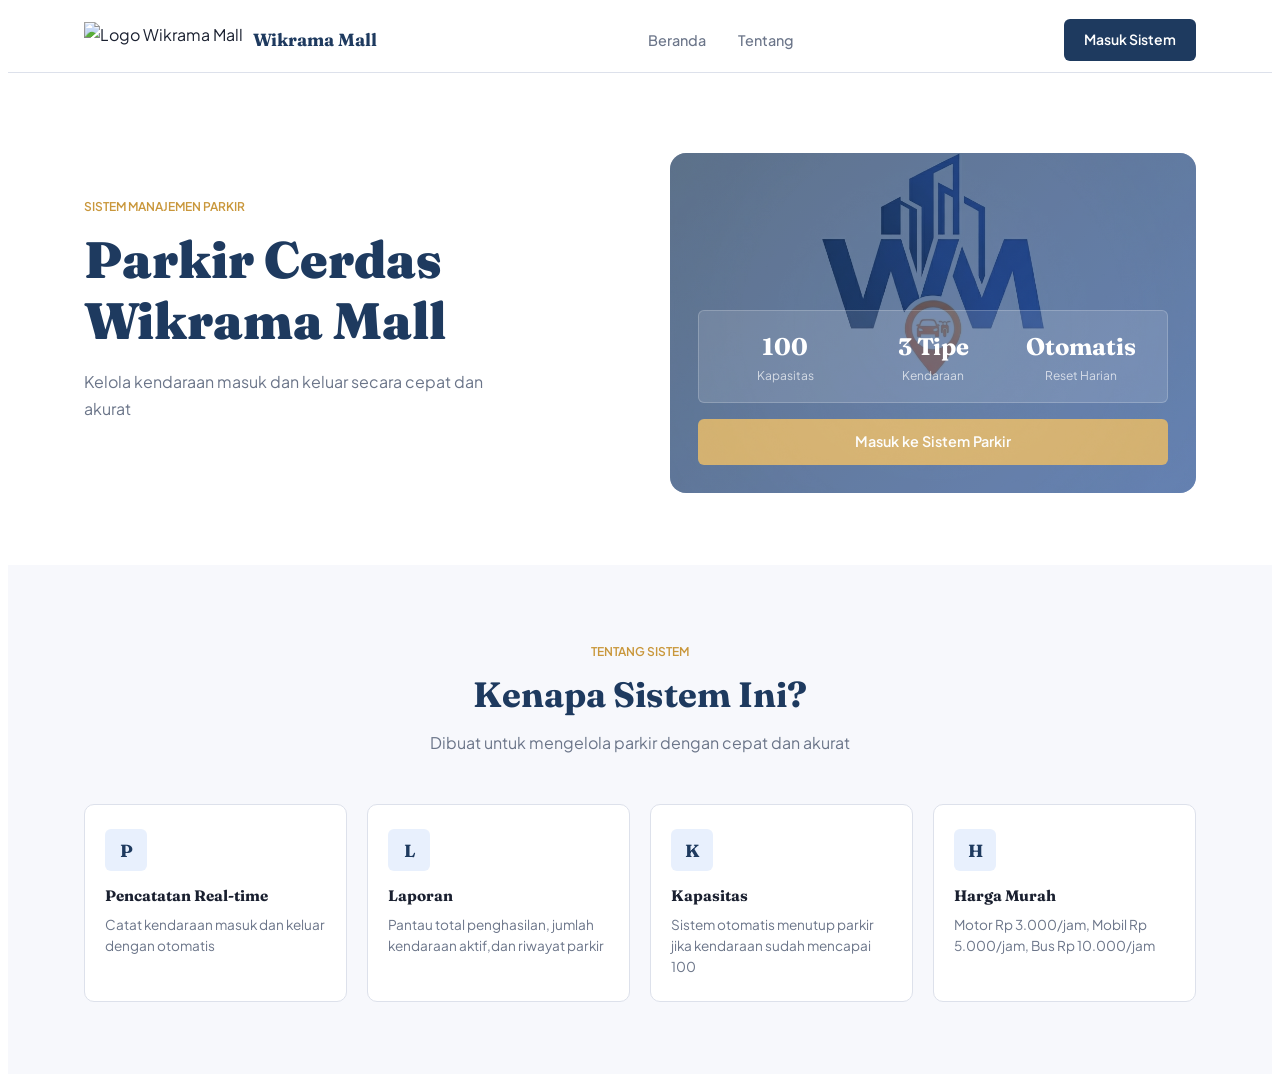
==== index.html @ e6c67d1f "Add files via upload" ====
<!DOCTYPE html>
<html lang="id">
<head>
  <meta charset="UTF-8">
  <meta name="viewport" content="width=device-width, initial-scale=1.0">
  <title>Sistem Parkir Wikrama Mall</title>
  <link rel="stylesheet" href="css/style.css">
  <link rel="preconnect" href="https://fonts.googleapis.com">
  <link href="https://fonts.googleapis.com/css2?family=Fraunces:opsz,wght@9..144,400;9..144,700;9..144,900&family=Plus+Jakarta+Sans:wght@400;500;600&display=swap" rel="stylesheet">
</head>

<body class="landingpage">

<nav class="navigasi">
  <div class="kontainer">
  <div class="nav-merek">
    <img src="css/images/logo.png" alt="Logo Wikrama Mall" class="logo-nav">
    <span class="nama-merek">Wikrama Mall</span>
  </div>
    <ul class="nav-tautan">
      <li><a href="#beranda">Beranda</a></li>
      <li><a href="#tentang">Tentang</a></li>
    </ul>
    <a href="login.html" class="tombol-masuk">Masuk Sistem</a>
    <button class="tombol-hamburger" id="tombolHamburger" aria-label="Buka menu">
        <span></span>
        <span></span>
        <span></span>
    </button>
  </div>
</nav>

<section class="seksi-hero" id="beranda">
  <div class="kontainer">
    <div class="konten-hero">

      <div class="teks-hero">
        <span class="label-kecil">Sistem Manajemen Parkir</span>
        <h1>Parkir Cerdas<br>Wikrama Mall</h1>
        <p>Kelola kendaraan masuk dan keluar secara cepat dan akurat</p>
      </div>

      <div class="gambar-hero">
        <img src="css/images/logo2.png" alt="Parkir Wikrama Mall">
        <div class="card-info">
          <div class="info-item">
            <strong>100</strong>
            <span>Kapasitas</span>
          </div>
          <div class="info-item">
            <strong>3 Tipe</strong>
            <span>Kendaraan</span>
          </div>
          <div class="info-item">
            <strong>Otomatis</strong>
            <span>Reset Harian</span>
          </div>
        </div>
        <a href="login.html" class="tombol-hero-kanan">Masuk ke Sistem Parkir</a>
      </div>

    </div>
  </div>
</section>

<section class="seksi-tentang" id="tentang">
  <div class="kontainer">
    <div class="judul-seksi">
      <span class="label-kecil">Tentang Sistem</span>
      <h2>Kenapa Sistem Ini?</h2>
      <p>Dibuat untuk mengelola parkir dengan cepat dan akurat</p>
    </div>
    <div class="grid-fitur">
    <div class="card-fitur">
      <div class="ikon-fitur">P</div>
      <h3>Pencatatan Real-time</h3>
      <p>Catat kendaraan masuk dan keluar dengan otomatis</p>
    </div>
    <div class="card-fitur">
    <div class="ikon-fitur">L</div>
      <h3>Laporan</h3>
      <p>Pantau total penghasilan, jumlah kendaraan aktif,dan riwayat parkir</p>
    </div>
    <div class="card-fitur">
      <div class="ikon-fitur">K</div>
      <h3>Kapasitas</h3>
      <p>Sistem otomatis menutup parkir jika kendaraan sudah mencapai 100</p>
    </div>
    <div class="card-fitur">
      <div class="ikon-fitur">H</div>
      <h3>Harga Murah</h3>
      <p>Motor Rp 3.000/jam, Mobil Rp 5.000/jam, Bus Rp 10.000/jam</p>
    </div>
  </div>
</section>

<script src="js/script.js"></script>
</body>
</html>
---- css/style.css ----
body {
  font-family: 'Plus Jakarta Sans', sans-serif;
  background-color: #ffffff;
  color: #1a2030;
  line-height: 1.65;
}

*, *::before, *::after {
  box-sizing: border-box;
}

a {
  color: inherit;
  text-decoration: none;
}

h1, h2, h3 {
  line-height: 1.2;
  font-family: 'Fraunces', serif;
}

img {
  display: block;
  max-width: 100%;
}

/*navbar*/
.navigasi {
  border-bottom: 1px solid #dde1eb;
  position: sticky;
  top: 0;
  background-color: rgba(255, 255, 255, 0.96);
  z-index: 100;
}

.navigasi .kontainer {
  height: 64px;
  display: flex;
  gap: 24px;
  justify-content: space-between;
  align-items: center;
}

.nav-merek {
  gap: 10px;
  display: flex;
  align-items: center;
}

.logo-nav {
  width: auto;
  height: 36px;
}

.nama-merek {
  color: #1e3a5f;
  font-family: 'Fraunces', serif;
  font-weight: 700;
  font-size: 1.1rem;
}

.nav-tautan {
  padding: 0;
  list-style: none;
  gap: 32px;
  display: flex;
  margin: 0;
}

.nav-tautan a {
  transition: color 0.2s ease;
  color: #6b7589;
  font-size: 0.9rem;
  font-weight: 500;
}

.nav-tautan a:hover {
  color: #1e3a5f;
}

.tombol-masuk {
  padding: 9px 20px;
  font-weight: 600;
  background-color: #1e3a5f;
  border-radius: 6px;
  color: #ffffff;
  font-size: 0.875rem;
  transition: background-color 0.2s ease;
}

.tombol-masuk:hover {
  background-color: #163059;
}

.tombol-hamburger {
  border: none;
  display: none;
  flex-direction: column;
  padding: 4px;
  cursor: pointer;
  gap: 5px;
  background-color: transparent;
}

.tombol-hamburger span {
  height: 2px;
  border-radius: 2px;
  display: block;
  width: 22px;
  background-color: #1a2030;
}

/*section/isi*/
.seksi-hero {
  padding: 80px 0 72px;
}

.konten-hero {
  gap: 60px;
  grid-template-columns: 1fr 1fr;
  display: grid;
  align-items: center;
}

.teks-hero h1 {
  margin: 0 0 18px 0;
  font-size: 3.2rem;
  color: #1e3a5f;
  font-weight: 900;
}

.teks-hero p {
  margin: 0 0 32px 0;
  color: #6b7589;
  max-width: 400px;
  font-size: 1rem;
}

/*container/isi*/
.kontainer {
  padding: 0 24px;
  max-width: 1160px;
  margin: 0 auto;
}

.gambar-hero {
  overflow: hidden;
  display: flex;
  border-radius: 16px;
  padding: 28px;
  min-height: 340px;
  flex-direction: column;
  position: relative;
  justify-content: flex-end;
  background: linear-gradient(135deg, #1e3a5f 0%, #2a5298 100%);
}

.gambar-hero img {
  left: 0;
  top: 0;
  pointer-events: none;
  height: 100%;
  object-fit: cover;
  width: 100%;
  opacity: 0.3;
  position: absolute;
}

.card-info {
  padding: 16px 20px;
  border: 1px solid rgba(255, 255, 255, 0.2);
  gap: 16px;
  background-color: rgba(255, 255, 255, 0.12);
  display: flex;
  border-radius: 6px;
  position: relative;
}

.info-item {
  text-align: center;
  display: flex;
  flex: 1;
  flex-direction: column;
}

.info-item strong {
  font-weight: 700;
  font-family: 'Fraunces', serif;
  color: #ffffff;
  font-size: 1.5rem;
}

.info-item span {
  color: rgba(255, 255, 255, 0.7);
  font-size: 0.75rem;
}

.tombol-hero-kanan {
  background-color: #c9973b;
  border-radius: 6px;
  text-align: center;
  color: #ffffff;
  padding: 11px 24px;
  display: inline-block;
  font-weight: 600;
  margin-top: 16px;
  font-size: 0.9rem;
  transition: background-color 0.2s ease;
}

.tombol-hero-kanan:hover {
  background-color: #b5862d;
}

.badge-status {
  padding: 3px 10px;
  font-weight: 600;
  display: inline-block;
  border-radius: 20px;
  font-size: 0.78rem;
}

.badge-merah {
  color: #dc2626;
  background-color: #fee2e2;
}

.badge-hijau {
  background-color: #dcfce7;
  color: #16a34a;
}

/*tentang*/
.seksi-tentang {
  background-color: #f7f8fc;
  padding: 72px 0;
}

.judul-seksi {
  margin-bottom: 48px;
  text-align: center;
}

.judul-seksi h2 {
  color: #1e3a5f;
  margin: 0 0 14px 0;
  font-weight: 700;
  font-size: 2.2rem;
}

.judul-seksi p {
  margin: 0 auto;
  color: #6b7589;
  font-size: 1rem;
  max-width: 520px;
}

.grid-fitur {
  gap: 20px;
  grid-template-columns: repeat(4, 1fr);
  display: grid;
}

.card-fitur {
  padding: 24px 20px;
  border: 1px solid #dde1eb;
  border-radius: 10px;
  background-color: #ffffff;
}

.card-fitur p {
  color: #6b7589;
  margin: 0;
  font-size: 0.85rem;
  line-height: 1.55;
}

.ikon-fitur {
  border-radius: 6px;
  font-family: 'Fraunces', serif;
  width: 42px;
  display: flex;
  color: #1e3a5f;
  height: 42px;
  background-color: #e8f0fd;
  font-weight: 700;
  margin-bottom: 16px;
  justify-content: center;
  font-size: 1.1rem;
  align-items: center;
}

.card-fitur h3 {
  color: #1a2030;
  font-size: 0.95rem;
  margin: 0 0 8px 0;
  font-weight: 700;
}

/*label*/
.label-kecil {
  text-transform: uppercase;
  color: #c9973b;
  display: inline-block;
  font-weight: 600;
  margin-bottom: 12px;
  font-size: 0.75rem;
}

.tersembunyi {
  display: none !important;
}

.badge-abu {
  color: #6b7589;
  background-color: #eef0f5;
}

/*tombol*/
.tombol-primer {
  border-radius: 6px;
  cursor: pointer;
  color: #ffffff;
  font-size: 0.9rem;
  border: none;
  padding: 11px 24px;
  font-weight: 600;
  background-color: #1e3a5f;
  display: inline-block;
  transition: background-color 0.2s ease;
}

.tombol-primer:hover {
  background-color: #163059;
}

.tombol-hapuss {
  border: 1.5px solid #dc2626;
  cursor: pointer;
  color: #dc2626;
  padding: 9px 18px;
  background-color: transparent;
  font-weight: 600;
  border-radius: 6px;
  font-size: 0.875rem;
  transition: background-color 0.2s ease, color 0.2s ease;
}

.tombol-hapuss:hover {
  color: #ffffff;
  background-color: #dc2626;
}

/*input buat crud*/
.grup-input {
  gap: 6px;
  display: flex;
  flex-direction: column;
}

.grup-input label {
  font-weight: 600;
  color: #6b7589;
  font-size: 0.83rem;
}

.grup-input input, .grup-input select {
  width: 100%;
  border: 1.5px solid #dde1eb;
  padding: 9px 13px;
  color: #1a2030;
  outline: none;
  font-size: 0.9rem;
  background-color: #ffffff;
  border-radius: 6px;
  transition: border-color 0.2s ease, box-shadow 0.2s ease;
}

.grup-input input:focus, .grup-input select:focus {
  border-color: #1e3a5f;
  box-shadow: 0 0 0 3px rgba(30, 58, 95, 0.08);
}

/*panel*/
.judul-panel {
  margin: 0 0 18px 0;
  color: #1a2030;
  font-weight: 700;
  font-size: 1.05rem;
}

.panel {
  border-radius: 10px;
  padding: 24px;
  border: 1px solid #dde1eb;
  background-color: #ffffff;
  margin-bottom: 20px;
}

/*login admin*/
.halaman-login {
  align-items: center;
  background-color: #f7f8fc;
  display: flex;
  justify-content: center;
  min-height: 100vh;
  padding: 24px;
}

.wrapper-login {
  display: flex;
  width: 100%;
  justify-content: center;
}

.card-login {
  border: 1px solid #dde1eb;
  width: 100%;
  box-shadow: 0 4px 16px rgba(30, 58, 95, 0.1);
  padding: 40px 36px;
  max-width: 400px;
  background-color: #ffffff;
  border-radius: 10px;
}

.kepala-login {
  margin-bottom: 32px;
  text-align: center;
}

.logo-bulat {
  border-radius: 50%;
  display: flex;
  font-size: 1.4rem;
  color: #ffffff;
  width: 52px;
  align-items: center;
  justify-content: center;
  background-color: #1e3a5f;
  font-family: 'Fraunces', serif;
  height: 52px;
  margin: 0 auto 14px auto;
  font-weight: 700;
}

.kepala-login h2 {
  color: #1e3a5f;
  font-size: 1.4rem;
  margin: 0 0 4px 0;
  font-weight: 700;
}

.kepala-login p {
  margin: 0;
  font-size: 0.85rem;
  color: #6b7589;
}

.form-login {
  flex-direction: column;
  gap: 18px;
  display: flex;
}

.pesan-error {
  color: #dc2626;
  min-height: 18px;
  font-size: 0.83rem;
}

.tombol-login {
  font-size: 0.95rem;
  padding: 12px;
  cursor: pointer;
  width: 100%;
  border: none;
  background-color: #1e3a5f;
  font-weight: 600;
  color: #ffffff;
  border-radius: 6px;
  margin-top: 4px;
  transition: background-color 0.2s ease;
}

.tombol-login:hover {
  background-color: #163059;
}

.kotak-demo {
  border: 1px solid #dde1eb;
  padding: 10px 14px;
  border-radius: 6px;
  margin-top: 16px;
  background-color: #f7f8fc;
}

.teks-demo {
  color: #6b7589;
  line-height: 1.6;
  margin: 0;
  font-size: 0.78rem;
}

.teks-demo-kuat {
  color: #1e3a5f;
}

.teks-balik {
  margin-top: 20px;
  color: #6b7589;
  text-align: center;
  font-size: 0.85rem;
}

.teks-balik a {
  font-weight: 600;
  color: #1e3a5f;
}

.teks-balik a:hover {
  text-decoration: underline;
}

/*login admin*/
.halaman-admin {
  background-color: #f7f8fc;
  min-height: 100vh;
}

.header-admin {
  top: 0;
  border-bottom: 1px solid #dde1eb;
  z-index: 50;
  background-color: #ffffff;
  position: sticky;
}

.header-admin .kontainer {
  display: flex;
  height: 60px;
  justify-content: space-between;
  align-items: center;
}

.merek-admin {
  color: #1e3a5f;
  align-items: center;
  font-weight: 700;
  display: flex;
  font-family: 'Fraunces', serif;
  gap: 10px;
  font-size: 1rem;
}

.logo-bulat.logo-kecil {
  font-size: 1rem;
  width: 36px;
  height: 36px;
}

.info-header {
  align-items: center;
  gap: 12px;
  display: flex;
}

.tanggal-hidup {
  font-size: 0.85rem;
  color: #6b7589;
  font-weight: 600;
  font-family: 'Plus Jakarta Sans', sans-serif;
}

.waktu-hidup {
  font-weight: 700;
  color: #1e3a5f;
  font-family: 'Fraunces', serif;
  font-size: 1.05rem;
}

.tombol-keluar-admin {
  border: 1.5px solid #dde1eb;
  padding: 7px 16px;
  color: #6b7589;
  cursor: pointer;
  font-size: 0.85rem;
  background-color: transparent;
  border-radius: 6px;
  font-weight: 600;
  transition: color 0.2s ease, border-color 0.2s ease;
}

.tombol-keluar-admin:hover {
  border-color: #dc2626;
  color: #dc2626;
}

.utama-admin {
  padding: 24px 0 40px;
}

/*statistik*/
.grid-statistik {
  margin-bottom: 20px;
  gap: 16px;
  display: grid;
  grid-template-columns: repeat(4, 1fr);
}

.card-statistik {
  padding: 18px 20px;
  display: flex;
  border: 1px solid #dde1eb;
  gap: 6px;
  background-color: #ffffff;
  flex-direction: column;
  border-radius: 10px;
  min-width: 0;
  overflow: hidden;
}

.card-statistik strong {
  color: #1e3a5f;
  font-family: 'Fraunces', serif;
  font-weight: 700;
  font-size: 1.4rem;
  word-break: break-word;
  overflow-wrap: break-word;
}

.label-statistik {
  text-transform: uppercase;
  font-weight: 600;
  font-size: 0.78rem;
  color: #6b7589;
}

/*buat nambah kendaraan*/
.baris-form {
  align-items: end;
  display: grid;
  gap: 14px;
  grid-template-columns: 1fr 1fr 160px auto;
}

.grup-aksi-form {
  flex-direction: column;
  gap: 6px;
  display: flex;
}

.grup-aksi-form .tombol-primer {
  padding: 10px 20px;
  width: 100%;
}

/*notif*/
.notifikasi {
  font-size: 0.875rem;
  padding: 10px 14px;
  border-radius: 6px;
  font-weight: 500;
  margin-top: 14px;
}

.notifikasi.sukses {
  border-left: 3px solid #16a34a;
  color: #16a34a;
  background-color: #dcfce7;
}

.notifikasi.gagal {
  color: #dc2626;
  background-color: #fee2e2;
  border-left: 3px solid #dc2626;
}

.notifikasi.info {
  border-left: 3px solid #1e3a5f;
  background-color: #e8f0fd;
  color: #1e3a5f;
}

/*tabel crud*/
.kepala-tabel {
  flex-wrap: wrap;
  justify-content: space-between;
  gap: 12px;
  margin-bottom: 18px;
  display: flex;
  align-items: center;
}

.kepala-tabel .judul-panel {
  margin-bottom: 0;
}

.kontrol-tabel {
  gap: 10px;
  display: flex;
  align-items: center;
}

.input-cari {
  border: 1.5px solid #dde1eb;
  padding: 9px 14px;
  width: 200px;
  border-radius: 6px;
  outline: none;
  font-size: 0.875rem;
  transition: border-color 0.2s ease;
}

.input-cari:focus {
  border-color: #1e3a5f;
}

/*tabel parkir*/
.pembungkus-tabel {
  overflow-x: auto;
}

.tabel-parkir {
  border-collapse: collapse;
  font-size: 0.875rem;
  width: 100%;
}

.tabel-parkir th {
  white-space: nowrap;
  color: #6b7589;
  border-bottom: 1px solid #dde1eb;
  background-color: #f7f8fc;
  font-size: 0.78rem;
  padding: 10px 14px;
  text-align: left;
  font-weight: 600;
  text-transform: uppercase;
}

.tabel-parkir td {
  vertical-align: middle;
  padding: 11px 14px;
  color: #1a2030;
  border-bottom: 1px solid #eef0f5;
}

.tabel-parkir tr:last-child td {
  border-bottom: none;
}

.baris-kosong td {
  padding: 32px;
  font-size: 0.9rem;
  text-align: center;
  color: #6b7589;
}

/*tomboll aksi*/
.sel-aksi {
  gap: 6px;
  flex-wrap: wrap;
  align-items: center;
  display: flex;
}

.tombol-aksi {
  border: 1.5px solid transparent;
  white-space: nowrap;
  font-weight: 600;
  border-radius: 4px;
  font-size: 0.78rem;
  cursor: pointer;
  padding: 5px 11px;
  transition: background-color 0.2s ease, color 0.2s ease;
}

.tombol-edit {
  border-color: #e8f0fd;
  color: #1e3a5f;
  background-color: #e8f0fd;
}

.tombol-edit:hover {
  color: #ffffff;
  background-color: #1e3a5f;
}

.tombol-hapus {
  color: #dc2626;
  border-color: #fee2e2;
  background-color: #fee2e2;
}

.tombol-hapus:hover {
  background-color: #dc2626;
  color: #ffffff;
}

.tombol-keluar-aksi {
  border-color: #dcfce7;
  background-color: #dcfce7;
  color: #16a34a;
}

.tombol-keluar-aksi:hover {
  color: #ffffff;
  background-color: #16a34a;
}

.lapisan-modal {
  z-index: 200;
  right: 0;
  top: 0;
  bottom: 0;
  background-color: rgba(0, 0, 0, 0.4);
  left: 0;
  position: fixed;
}

.modal {
  padding: 16px;
  left: 50%;
  z-index: 201;
  max-width: 440px;
  top: 50%;
  width: 100%;
  transform: translate(-50%, -50%);
  position: fixed;
}

.konten-modal {
  gap: 18px;
  border-radius: 10px;
  display: flex;
  padding: 28px;
  flex-direction: column;
  background-color: #ffffff;
  box-shadow: 0 4px 16px rgba(30, 58, 95, 0.1);
}

.kepala-modal {
  justify-content: space-between;
  align-items: center;
  display: flex;
}

.kepala-modal h3 {
  font-weight: 700;
  margin: 0;
  color: #1a2030;
  font-size: 1rem;
}

.tutup-modal {
  cursor: pointer;
  color: #6b7589;
  font-size: 1.4rem;
  border: none;
  padding: 2px 6px;
  background-color: transparent;
  transition: color 0.2s ease;
}

.tutup-modal:hover {
  color: #dc2626;
}

#formEdit {
  gap: 14px;
  flex-direction: column;
  display: flex;
}

.tombol-simpan {
  margin-top: 4px;
  width: 100%;
}

.infojam {
  display: flex;
  gap: 5px;
  font-size: 0.78rem;
  color: #6b7589;
}

/*responsif*/
@media (max-width: 960px) {
  .grid-statistik {
    grid-template-columns: repeat(2, 1fr);
  }

  .baris-form {
    grid-template-columns: 1fr 1fr;
  }

  .grid-fitur {
    grid-template-columns: repeat(2, 1fr);
  }

  .grup-aksi-form {
    grid-column: span 2;
  }
}

@media (max-width: 720px) {
  .teks-hero h1 {
    font-size: 2.2rem;
  }

  .konten-hero {
    gap: 36px;
    grid-template-columns: 1fr;
  }

  .nav-tautan {
    top: 64px;
    border-bottom: 1px solid #dde1eb;
    position: absolute;
    display: none;
    left: 0;
    padding: 8px 0;
    background-color: #ffffff;
    flex-direction: column;
    right: 0;
  }

  .gambar-hero {
    min-height: 220px;
  }

  .nav-tautan.aktif {
    display: flex;
  }

  .tombol-masuk {
    display: none;
  }

  .nav-tautan li a {
    padding: 12px 24px;
    display: block;
  }

  .navigasi {
    position: relative;
  }

  .tombol-hamburger {
    display: flex;
  }
}

@media (max-width: 560px) {
  .kontrol-tabel {
    flex-wrap: wrap;
    width: 100%;
  }

  .seksi-hero {
    padding: 48px 0 40px;
  }

  .baris-form {
    grid-template-columns: 1fr;
  }

  .kepala-tabel {
    align-items: flex-start;
    flex-direction: column;
  }

  .grid-fitur {
    grid-template-columns: 1fr;
  }

  .input-cari {
    width: 100%;
  }

  .card-login {
    padding: 28px 20px;
  }

  .waktu-hidup {
    display: none;
  }

  .grup-aksi-form {
    grid-column: span 1;
  }
}
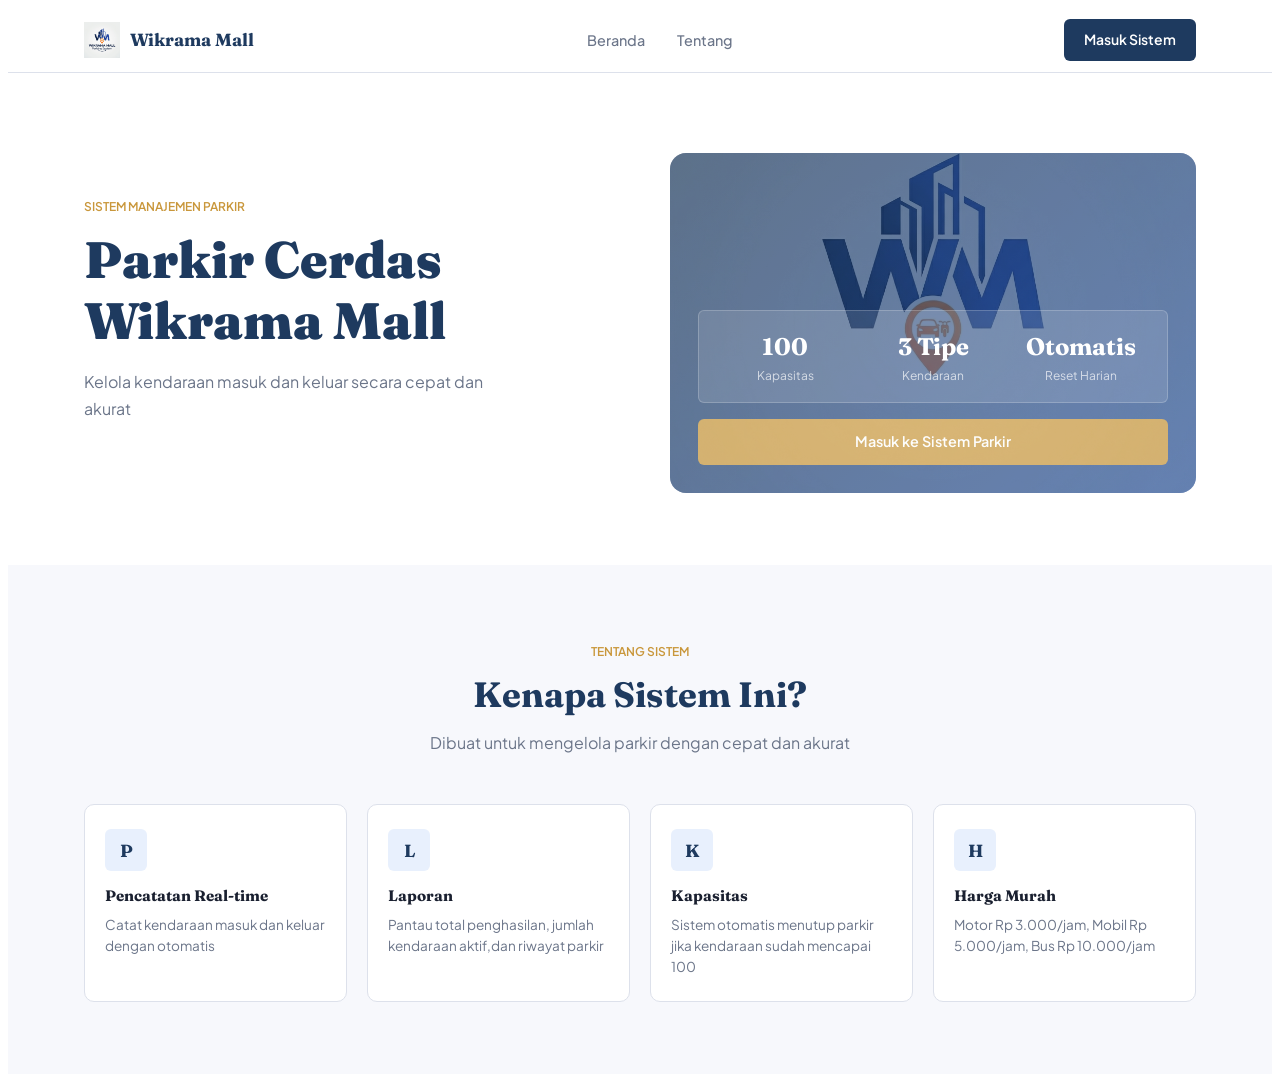
==== commit 5c92b814: "Update index.html" ====
--- a/index.html
+++ b/index.html
@@ -14,7 +14,7 @@
 <nav class="navigasi">
   <div class="kontainer">
   <div class="nav-merek">
-    <img src="css/images/logo.png" alt="Logo Wikrama Mall" class="logo-nav">
+    <img src="css/images/Logo.png" class="logo-nav">
     <span class="nama-merek">Wikrama Mall</span>
   </div>
     <ul class="nav-tautan">
@@ -96,4 +96,4 @@
 
 <script src="js/script.js"></script>
 </body>
-</html>+</html>
